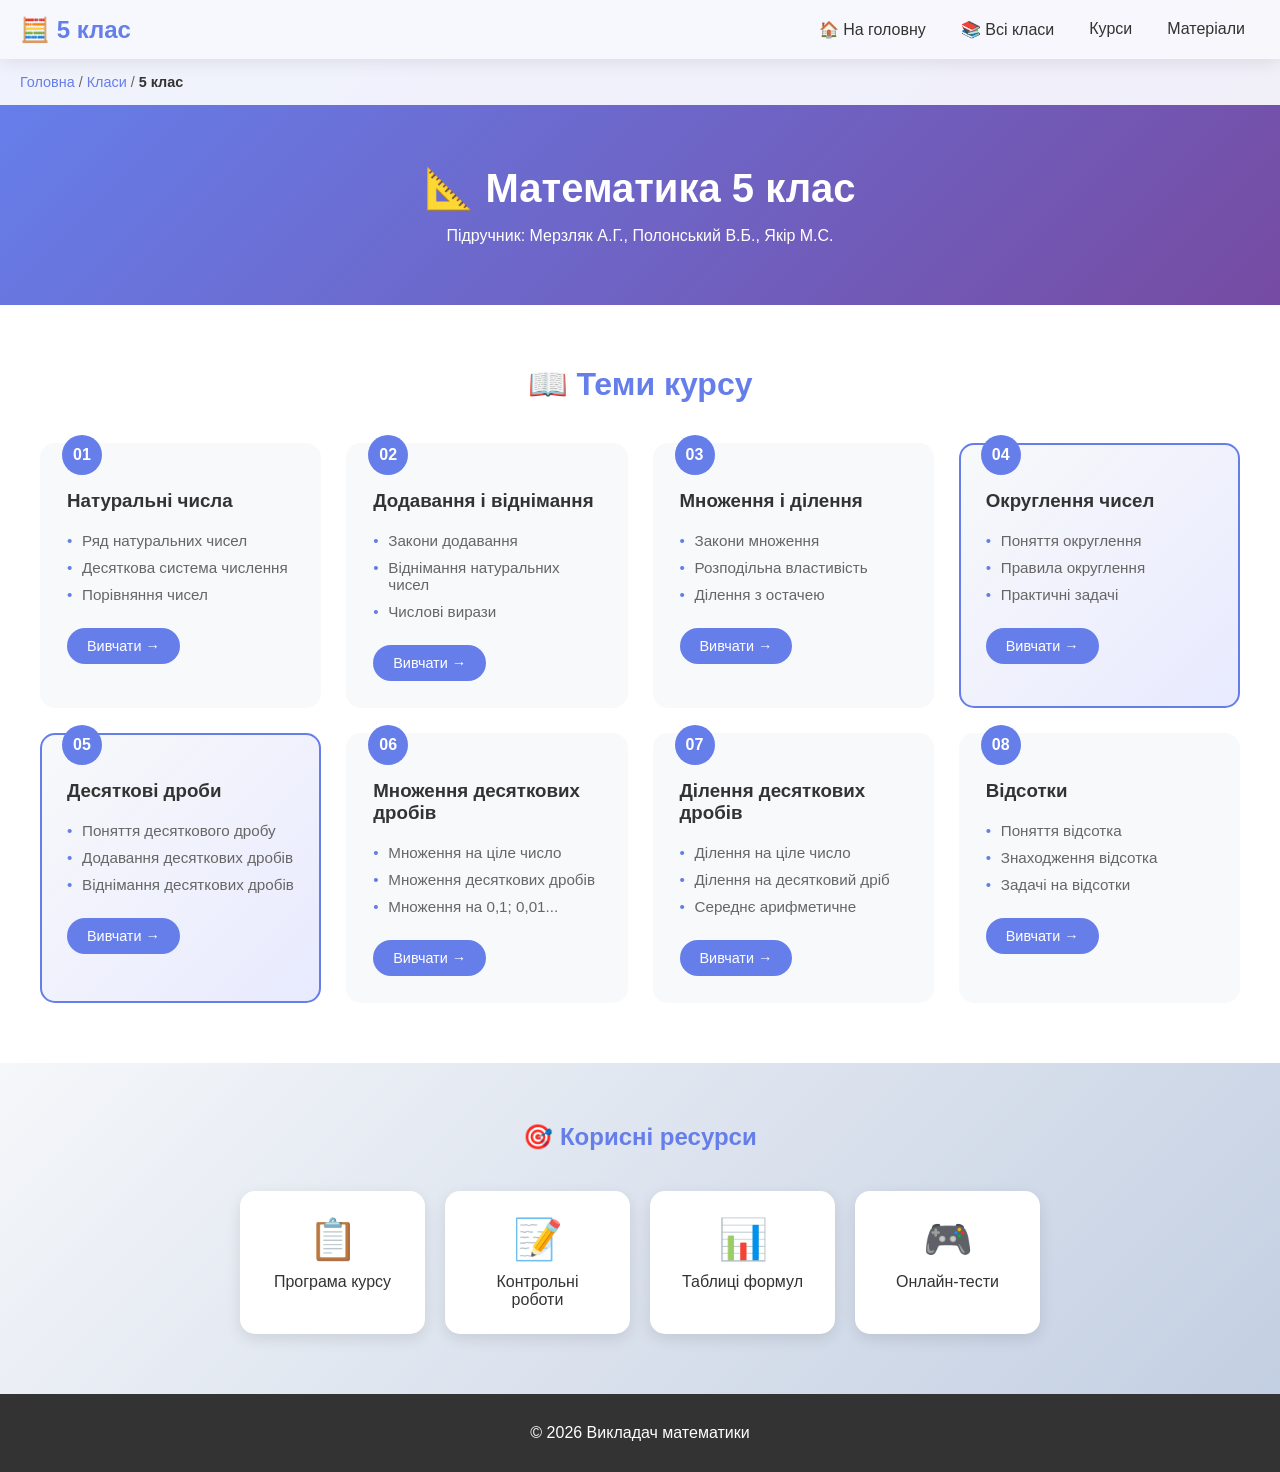
==== classes/5-class/index.html @ dce69a73 "Add class structure and materials for 5th grade" ====
<!DOCTYPE html>
<html lang="uk">
<head>
    <meta charset="UTF-8">
    <meta name="viewport" content="width=device-width, initial-scale=1.0">
    <title>5 клас | Математика</title>
    <link rel="stylesheet" href="../../css/style.css">
</head>
<body>
    <!-- Меню з поверненням назад -->
    <nav class="main-menu">
        <div class="logo">🧮 5 клас</div>
        <ul class="menu-list">
            <li><a href="../../index.html">🏠 На головну</a></li>
            <li><a href="../index.html">📚 Всі класи</a></li>
            <li><a href="../../courses.html">Курси</a></li>
            <li><a href="../../materials.html">Матеріали</a></li>
        </ul>
        <div class="menu-toggle" onclick="toggleMenu()">☰</div>
    </nav>

    <!-- Хлібні крихти -->
    <div class="breadcrumbs">
        <a href="../../index.html">Головна</a> / 
        <a href="../index.html">Класи</a> / 
        <span>5 клас</span>
    </div>

    <!-- Заголовок -->
    <section class="class-header grade-5-header">
        <h1>📐 Математика 5 клас</h1>
        <p>Підручник: Мерзляк А.Г., Полонський В.Б., Якір М.С.</p>
    </section>

    <!-- Теми курсу -->
    <section class="topics-section">
        <h2>📖 Теми курсу</h2>
        
        <div class="topics-grid">
            <!-- Тема 1 -->
            <article class="topic-card">
                <div class="topic-number">01</div>
                <h3>Натуральні числа</h3>
                <ul class="topic-list">
                    <li>Ряд натуральних чисел</li>
                    <li>Десяткова система числення</li>
                    <li>Порівняння чисел</li>
                </ul>
                <a href="#" class="topic-btn">Вивчати →</a>
            </article>

            <!-- Тема 2 -->
            <article class="topic-card">
                <div class="topic-number">02</div>
                <h3>Додавання і віднімання</h3>
                <ul class="topic-list">
                    <li>Закони додавання</li>
                    <li>Віднімання натуральних чисел</li>
                    <li>Числові вирази</li>
                </ul>
                <a href="#" class="topic-btn">Вивчати →</a>
            </article>

            <!-- Тема 3 -->
            <article class="topic-card">
                <div class="topic-number">03</div>
                <h3>Множення і ділення</h3>
                <ul class="topic-list">
                    <li>Закони множення</li>
                    <li>Розподільна властивість</li>
                    <li>Ділення з остачею</li>
                </ul>
                <a href="#" class="topic-btn">Вивчати →</a>
            </article>

            <!-- Тема 4 - АКТИВНА -->
            <article class="topic-card active-topic">
                <div class="topic-number">04</div>
                <h3>Округлення чисел</h3>
                <ul class="topic-list">
                    <li>Поняття округлення</li>
                    <li>Правила округлення</li>
                    <li>Практичні задачі</li>
                </ul>
                <a href="rounding.html" class="topic-btn">Вивчати →</a>
            </article>

            <!-- Тема 5 - АКТИВНА -->
            <article class="topic-card active-topic">
                <div class="topic-number">05</div>
                <h3>Десяткові дроби</h3>
                <ul class="topic-list">
                    <li>Поняття десяткового дробу</li>
                    <li>Додавання десяткових дробів</li>
                    <li>Віднімання десяткових дробів</li>
                </ul>
                <a href="decimals.html" class="topic-btn">Вивчати →</a>
            </article>

            <!-- Тема 6 -->
            <article class="topic-card">
                <div class="topic-number">06</div>
                <h3>Множення десяткових дробів</h3>
                <ul class="topic-list">
                    <li>Множення на ціле число</li>
                    <li>Множення десяткових дробів</li>
                    <li>Множення на 0,1; 0,01...</li>
                </ul>
                <a href="#" class="topic-btn">Вивчати →</a>
            </article>

            <!-- Тема 7 -->
            <article class="topic-card">
                <div class="topic-number">07</div>
                <h3>Ділення десяткових дробів</h3>
                <ul class="topic-list">
                    <li>Ділення на ціле число</li>
                    <li>Ділення на десятковий дріб</li>
                    <li>Середнє арифметичне</li>
                </ul>
                <a href="#" class="topic-btn">Вивчати →</a>
            </article>

            <!-- Тема 8 -->
            <article class="topic-card">
                <div class="topic-number">08</div>
                <h3>Відсотки</h3>
                <ul class="topic-list">
                    <li>Поняття відсотка</li>
                    <li>Знаходження відсотка</li>
                    <li>Задачі на відсотки</li>
                </ul>
                <a href="#" class="topic-btn">Вивчати →</a>
            </article>
        </div>
    </section>

    <!-- Корисні ресурси -->
    <section class="resources-section">
        <h2>🎯 Корисні ресурси</h2>
        <div class="resources-grid">
            <a href="#" class="resource-card">
                <span class="res-icon">📋</span>
                <span>Програма курсу</span>
            </a>
            <a href="#" class="resource-card">
                <span class="res-icon">📝</span>
                <span>Контрольні роботи</span>
            </a>
            <a href="#" class="resource-card">
                <span class="res-icon">📊</span>
                <span>Таблиці формул</span>
            </a>
            <a href="#" class="resource-card">
                <span class="res-icon">🎮</span>
                <span>Онлайн-тести</span>
            </a>
        </div>
    </section>

    <footer>
        <p>&copy; 2026 Викладач математики</p>
    </footer>

    <script>
        function toggleMenu() {
            document.querySelector('.menu-list').classList.toggle('active');
        }
    </script>
</body>
</html>
---- css/style.css ----
* {
    margin: 0;
    padding: 0;
    box-sizing: border-box;
}

body {
    font-family: 'Segoe UI', Tahoma, Geneva, Verdana, sans-serif;
    background: linear-gradient(135deg, #667eea 0%, #764ba2 100%);
    min-height: 100vh;
    color: #333;
}

/* ===== ГОЛОВНЕ МЕНЮ ===== */
.main-menu {
    background: rgba(255, 255, 255, 0.95);
    backdrop-filter: blur(10px);
    padding: 0 20px;
    display: flex;
    justify-content: space-between;
    align-items: center;
    box-shadow: 0 2px 20px rgba(0,0,0,0.1);
    position: sticky;
    top: 0;
    z-index: 1000;
}

.logo {
    font-size: 1.5em;
    font-weight: bold;
    color: #667eea;
    padding: 15px 0;
}

.menu-list {
    display: flex;
    list-style: none;
    gap: 5px;
}

.menu-list a {
    text-decoration: none;
    color: #333;
    padding: 20px 15px;
    display: block;
    transition: all 0.3s ease;
    border-radius: 5px;
    font-weight: 500;
}

.menu-list a:hover {
    background: #667eea;
    color: white;
}

.menu-list a.active {
    background: #667eea;
    color: white;
}

.menu-toggle {
    display: none;
    font-size: 1.5em;
    cursor: pointer;
    padding: 10px;
}

/* ===== ПРОФІЛЬ ВИКЛАДАЧА ===== */
.teacher-profile {
    padding: 60px 20px;
    background: rgba(255,255,255,0.1);
}

.profile-container {
    max-width: 1000px;
    margin: 0 auto;
    display: flex;
    align-items: center;
    gap: 40px;
    flex-wrap: wrap;
    justify-content: center;
}

.photo-placeholder {
    width: 250px;
    height: 300px;
    background: rgba(255,255,255,0.2);
    border: 3px dashed rgba(255,255,255,0.5);
    border-radius: 20px;
    display: flex;
    align-items: center;
    justify-content: center;
    color: white;
    font-size: 1.2em;
    text-align: center;
}

.teacher-info {
    color: white;
    max-width: 500px;
}

.teacher-info h1 {
    font-size: 2.5em;
    margin-bottom: 10px;
    text-shadow: 2px 2px 4px rgba(0,0,0,0.3);
}

.position {
    font-size: 1.3em;
    opacity: 0.9;
    margin-bottom: 30px;
}

.quote {
    background: rgba(255,255,255,0.15);
    padding: 25px;
    border-radius: 15px;
    border-left: 5px solid #ffd700;
    backdrop-filter: blur(5px);
}

.quote blockquote {
    font-size: 1.3em;
    font-style: italic;
    line-height: 1.6;
    margin-bottom: 15px;
}

.quote cite {
    display: block;
    text-align: right;
    opacity: 0.8;
    font-size: 1.1em;
}

/* ===== ПУБЛІКАЦІЇ ===== */
.publications {
    background: white;
    padding: 60px 20px;
}

.publications h2 {
    text-align: center;
    font-size: 2em;
    color: #667eea;
    margin-bottom: 40px;
}

.pub-grid {
    max-width: 1000px;
    margin: 0 auto;
    display: grid;
    grid-template-columns: repeat(auto-fit, minmax(300px, 1fr));
    gap: 30px;
}

.pub-card {
    background: #f8f9fa;
    border-radius: 20px;
    padding: 30px;
    text-align: center;
    transition: transform 0.3s ease, box-shadow 0.3s ease;
    border: 2px solid transparent;
}

.pub-card:hover {
    transform: translateY(-10px);
    box-shadow: 0 20px 40px rgba(0,0,0,0.1);
    border-color: #667eea;
}

.pub-icon {
    font-size: 3em;
    margin-bottom: 15px;
}

.pub-card h3 {
    color: #333;
    margin-bottom: 10px;
    font-size: 1.3em;
}

.pub-meta {
    color: #667eea;
    font-weight: bold;
    margin-bottom: 15px;
    font-size: 0.9em;
}

.pub-desc {
    color: #666;
    line-height: 1.6;
    margin-bottom: 20px;
}

.pub-btn {
    display: inline-block;
    background: #667eea;
    color: white;
    padding: 12px 25px;
    border-radius: 25px;
    text-decoration: none;
    transition: background 0.3s ease;
}

.pub-btn:hover {
    background: #764ba2;
}

/* ===== ШВИДКІ ПОСИЛАННЯ ===== */
.quick-links {
    padding: 60px 20px;
    background: linear-gradient(135deg, #f5f7fa 0%, #c3cfe2 100%);
}

.quick-links h2 {
    text-align: center;
    font-size: 2em;
    color: #667eea;
    margin-bottom: 40px;
}

.links-grid {
    max-width: 800px;
    margin: 0 auto;
    display: grid;
    grid-template-columns: repeat(auto-fit, minmax(200px, 1fr));
    gap: 20px;
}

.quick-card {
    background: white;
    padding: 30px;
    border-radius: 15px;
    text-align: center;
    text-decoration: none;
    color: #333;
    transition: all 0.3s ease;
    box-shadow: 0 5px 15px rgba(0,0,0,0.1);
}

.quick-card:hover {
    transform: scale(1.05);
    box-shadow: 0 10px 30px rgba(0,0,0,0.2);
}

.quick-icon {
    display: block;
    font-size: 2.5em;
    margin-bottom: 10px;
}

/* ===== ФУТЕР ===== */
footer {
    text-align: center;
    padding: 30px;
    background: #333;
    color: white;
}

/* ===== АДАПТИВНІСТЬ ===== */
@media (max-width: 768px) {
    .menu-toggle {
        display: block;
    }
    
    .menu-list {
        position: absolute;
        top: 60px;
        left: 0;
        right: 0;
        background: white;
        flex-direction: column;
        display: none;
        box-shadow: 0 5px 20px rgba(0,0,0,0.1);
    }
    
    .menu-list.active {
        display: flex;
    }
    
    .menu-list a {
        padding: 15px 20px;
        border-bottom: 1px solid #eee;
    }
    
    .profile-container {
        flex-direction: column;
        text-align: center;
    }
    
    .teacher-info h1 {
        font-size: 1.8em;
    }
}
/* ===== СТИЛІ ДЛЯ ВНУТРІШНІХ СТОРІНОК ===== */
.page-content {
    padding: 80px 20px;
    min-height: 60vh;
}

.container {
    max-width: 800px;
    margin: 0 auto;
    text-align: center;
}

.page-content h1 {
    color: white;
    font-size: 2.5em;
    margin-bottom: 40px;
    text-shadow: 2px 2px 4px rgba(0,0,0,0.3);
}

.placeholder-content {
    background: white;
    padding: 50px;
    border-radius: 20px;
    box-shadow: 0 20px 60px rgba(0,0,0,0.2);
}

.placeholder-content p {
    font-size: 1.2em;
    color: #666;
    margin-bottom: 30px;
}

.coming-soon {
    display: inline-block;
    background: #667eea;
    color: white;
    padding: 15px 30px;
    border-radius: 30px;
    font-size: 1.1em;
}
/* ===== СТОРІНКА КУРСІВ ===== */

.page-header {
    text-align: center;
    padding: 60px 20px 40px;
    color: white;
}

.page-header h1 {
    font-size: 2.8em;
    margin-bottom: 15px;
    text-shadow: 2px 2px 4px rgba(0,0,0,0.3);
}

.page-header p {
    font-size: 1.3em;
    opacity: 0.9;
}

/* Секція курсів */
.courses-section {
    padding: 20px;
    background: white;
}

.courses-container {
    max-width: 1200px;
    margin: 0 auto;
    display: grid;
    grid-template-columns: repeat(auto-fit, minmax(350px, 1fr));
    gap: 30px;
}

/* Картка курсу */
.course-card {
    background: white;
    border-radius: 20px;
    overflow: hidden;
    box-shadow: 0 10px 30px rgba(0,0,0,0.1);
    transition: transform 0.3s ease, box-shadow 0.3s ease;
    display: flex;
    flex-direction: column;
}

.course-card:hover {
    transform: translateY(-10px);
    box-shadow: 0 20px 50px rgba(0,0,0,0.15);
}

/* Заголовок курсу з кольорами для класів */
.course-header {
    padding: 25px;
    color: white;
    position: relative;
}

.grade-5 { background: linear-gradient(135deg, #667eea 0%, #764ba2 100%); }
.grade-6 { background: linear-gradient(135deg, #f093fb 0%, #f5576c 100%); }
.grade-7 { background: linear-gradient(135deg, #4facfe 0%, #00f2fe 100%); }
.grade-7-geo { background: linear-gradient(135deg, #43e97b 0%, #38f9d7 100%); }
.grade-8 { background: linear-gradient(135deg, #fa709a 0%, #fee140 100%); }
.grade-9 { background: linear-gradient(135deg, #a8edea 0%, #fed6e3 100%); color: #333; }

.course-grade {
    display: inline-block;
    background: rgba(255,255,255,0.3);
    padding: 5px 15px;
    border-radius: 20px;
    font-size: 0.9em;
    margin-bottom: 10px;
}

.course-header h2 {
    font-size: 1.8em;
    margin: 0;
}

/* Тіло картки */
.course-body {
    padding: 25px;
    flex: 1;
    display: flex;
    flex-direction: column;
}

.course-desc {
    color: #666;
    line-height: 1.6;
    margin-bottom: 20px;
}

.course-topics {
    background: #f8f9fa;
    padding: 20px;
    border-radius: 10px;
    margin-bottom: 20px;
    flex: 1;
}

.course-topics h4 {
    color: #667eea;
    margin-bottom: 15px;
    font-size: 1.1em;
}

.course-topics ul {
    list-style: none;
}

.course-topics li {
    padding: 8px 0;
    padding-left: 20px;
    position: relative;
    color: #555;
}

.course-topics li:before {
    content: "✓";
    position: absolute;
    left: 0;
    color: #667eea;
    font-weight: bold;
}

/* Футер картки */
.course-footer {
    display: flex;
    justify-content: space-between;
    align-items: center;
    padding-top: 20px;
    border-top: 2px solid #f0f0f0;
}

.course-duration {
    color: #888;
    font-size: 0.95em;
}

.course-btn {
    background: #667eea;
    color: white;
    padding: 10px 20px;
    border-radius: 25px;
    text-decoration: none;
    font-size: 0.9em;
    transition: background 0.3s ease;
}

.course-btn:hover {
    background: #764ba2;
}

/* Додаткова інформація */
.courses-info {
    padding: 60px 20px;
    background: linear-gradient(135deg, #f5f7fa 0%, #c3cfe2 100%);
}

.info-container {
    max-width: 1000px;
    margin: 0 auto;
    text-align: center;
}

.info-container h3 {
    font-size: 2em;
    color: #667eea;
    margin-bottom: 40px;
}

.info-grid {
    display: grid;
    grid-template-columns: repeat(auto-fit, minmax(250px, 1fr));
    gap: 30px;
}

.info-item {
    background: white;
    padding: 30px;
    border-radius: 15px;
    box-shadow: 0 5px 20px rgba(0,0,0,0.1);
    transition: transform 0.3s ease;
}

.info-item:hover {
    transform: translateY(-5px);
}

.info-icon {
    font-size: 3em;
    display: block;
    margin-bottom: 15px;
}

.info-item h4 {
    color: #333;
    margin-bottom: 10px;
    font-size: 1.2em;
}

.info-item p {
    color: #666;
    line-height: 1.5;
}

/* Адаптивність */
@media (max-width: 768px) {
    .courses-container {
        grid-template-columns: 1fr;
    }
    
    .page-header h1 {
        font-size: 2em;
    }
    
    .course-footer {
        flex-direction: column;
        gap: 15px;
        text-align: center;
    }
}
/* ===== НАВІГАЦІЯ ===== */

.breadcrumbs {
    background: rgba(255,255,255,0.9);
    padding: 15px 20px;
    font-size: 0.9em;
    color: #666;
}

.breadcrumbs a {
    color: #667eea;
    text-decoration: none;
}

.breadcrumbs a:hover {
    text-decoration: underline;
}

.breadcrumbs span {
    color: #333;
    font-weight: bold;
}

/* ===== СТОРІНКА КЛАСУ ===== */

.class-header {
    text-align: center;
    padding: 60px 20px;
    color: white;
}

.grade-5-header {
    background: linear-gradient(135deg, #667eea 0%, #764ba2 100%);
}

.class-header h1 {
    font-size: 2.5em;
    margin-bottom: 15px;
}

.topics-section {
    padding: 60px 20px;
    background: white;
}

.topics-section h2 {
    text-align: center;
    color: #667eea;
    font-size: 2em;
    margin-bottom: 40px;
}

.topics-grid {
    max-width: 1200px;
    margin: 0 auto;
    display: grid;
    grid-template-columns: repeat(auto-fit, minmax(280px, 1fr));
    gap: 25px;
}

.topic-card {
    background: #f8f9fa;
    border-radius: 15px;
    padding: 25px;
    position: relative;
    transition: all 0.3s ease;
    border: 2px solid transparent;
}

.topic-card:hover {
    transform: translateY(-5px);
    box-shadow: 0 10px 30px rgba(0,0,0,0.1);
}

.topic-card.active-topic {
    border-color: #667eea;
    background: linear-gradient(135deg, #f8f9fa 0%, #e8eaff 100%);
}

.topic-number {
    position: absolute;
    top: -10px;
    left: 20px;
    background: #667eea;
    color: white;
    width: 40px;
    height: 40px;
    border-radius: 50%;
    display: flex;
    align-items: center;
    justify-content: center;
    font-weight: bold;
}

.topic-card h3 {
    margin-top: 20px;
    margin-bottom: 15px;
    color: #333;
}

.topic-list {
    list-style: none;
    margin-bottom: 20px;
}

.topic-list li {
    padding: 5px 0;
    color: #666;
    font-size: 0.95em;
    padding-left: 15px;
    position: relative;
}

.topic-list li:before {
    content: "•";
    color: #667eea;
    position: absolute;
    left: 0;
}

.topic-btn {
    display: inline-block;
    background: #667eea;
    color: white;
    padding: 10px 20px;
    border-radius: 20px;
    text-decoration: none;
    font-size: 0.9em;
    transition: background 0.3s ease;
}

.topic-btn:hover {
    background: #764ba2;
}

/* Ресурси */
.resources-section {
    padding: 60px 20px;
    background: linear-gradient(135deg, #f5f7fa 0%, #c3cfe2 100%);
}

.resources-section h2 {
    text-align: center;
    color: #667eea;
    margin-bottom: 40px;
}

.resources-grid {
    max-width: 800px;
    margin: 0 auto;
    display: grid;
    grid-template-columns: repeat(auto-fit, minmax(150px, 1fr));
    gap: 20px;
}

.resource-card {
    background: white;
    padding: 25px;
    border-radius: 15px;
    text-align: center;
    text-decoration: none;
    color: #333;
    transition: all 0.3s ease;
    box-shadow: 0 5px 15px rgba(0,0,0,0.1);
}

.resource-card:hover {
    transform: scale(1.05);
    box-shadow: 0 10px 30px rgba(0,0,0,0.15);
}

.res-icon {
    display: block;
    font-size: 2.5em;
    margin-bottom: 10px;
}

/* ===== СТОРІНКА УРОКУ ===== */

.lesson-header {
    text-align: center;
    padding: 60px 20px;
    background: linear-gradient(135deg, #667eea 0%, #764ba2 100%);
    color: white;
}

.lesson-badge {
    display: inline-block;
    background: rgba(255,255,255,0.2);
    padding: 8px 20px;
    border-radius: 20px;
    margin-bottom: 20px;
    font-size: 0.9em;
}

.lesson-header h1 {
    font-size: 2.2em;
    margin-bottom: 15px;
}

.lesson-subtitle {
    opacity: 0.9;
    font-size: 1.1em;
}

.lesson-content {
    padding: 40px 20px;
    background: #f8f9fa;
}

.content-wrapper {
    max-width: 900px;
    margin: 0 auto;
}

.theory-block, .practice-block, .media-block {
    margin-bottom: 40px;
}

.theory-block h2, .practice-block h2, .media-block h2 {
    color: #667eea;
    margin-bottom: 25px;
    font-size: 1.8em;
}

.theory-card {
    background: white;
    padding: 25px;
    border-radius: 15px;
    margin-bottom: 20px;
    box-shadow: 0 5px 15px rgba(0,0,0,0.08);
}

.theory-card.important {
    border-left: 5px solid #ffd700;
    background: linear-gradient(90deg, #fff9e6 0%, white 100%);
}

.theory-card h3 {
    color: #333;
    margin-bottom: 15px;
}

.rules-list {
    padding-left: 20px;
}

.rules-list li {
    margin-bottom: 10px;
    line-height: 1.6;
}

.rules-list ul {
    margin-top: 10px;
    margin-left: 20px;
}

.example-box {
    background: #f0f4ff;
    padding: 20px;
    border-radius: 10px;
    margin-top: 15px;
    font-family: 'Courier New', monospace;
}

.example-box.math pre {
    margin: 0;
    font-size: 1.2em;
    line-height: 1.6;
}

/* Завдання */
.task-card {
    background: white;
    border-radius: 15px;
    padding: 25px;
    margin-bottom: 20px;
    box-shadow: 0 5px 15px rgba(0,0,0,0.08);
}

.task-card.hard {
    border: 2px solid #ffd700;
}

.task-card h3 {
    color: #667eea;
    margin-bottom: 15px;
}

.task-list {
    list-style: none;
    margin: 15px 0;
}

.task-list li {
    padding: 10px 0;
    font-size: 1.1em;
}

.answer-input {
    border: 2px solid #ddd;
    border-radius: 8px;
    padding: 8px 15px;
    width: 100px;
    font-size: 1em;
    transition: border-color 0.3s ease;
}

.answer-input:focus {
    border-color: #667eea;
    outline: none;
}

.check-btn {
    background: #667eea;
    color: white;
    border: none;
    padding: 12px 25px;
    border-radius: 25px;
    cursor: pointer;
    font-size: 1em;
    margin-top: 15px;
    transition: background 0.3s ease;
}

.check-btn:hover {
    background: #764ba2;
}

/* Медіа */
.media-placeholder {
    background: white;
    padding: 30px;
    border-radius: 15px;
    text-align: center;
}

.video-placeholder {
    background: #333;
    color: white;
    padding: 80px 20px;
    border-radius: 10px;
    margin-bottom: 20px;
    font-size: 1.2em;
}

.download-links {
    display: flex;
    gap: 15px;
    flex-wrap: wrap;
    justify-content: center;
}

.download-btn {
    background: #f0f4ff;
    color: #667eea;
    padding: 12px 20px;
    border-radius: 25px;
    text-decoration: none;
    transition: all 0.3s ease;
}

.download-btn:hover {
    background: #667eea;
    color: white;
}

/* Навігація уроку */
.lesson-navigation {
    display: flex;
    justify-content: space-between;
    padding: 40px 20px;
    background: white;
    max-width: 900px;
    margin: 0 auto;
}

.nav-btn {
    background: #667eea;
    color: white;
    padding: 15px 25px;
    border-radius: 30px;
    text-decoration: none;
    transition: all 0.3s ease;
}

.nav-btn:hover {
    background: #764ba2;
    transform: translateX(5px);
}

.nav-btn.prev:hover {
    transform: translateX(-5px);
}
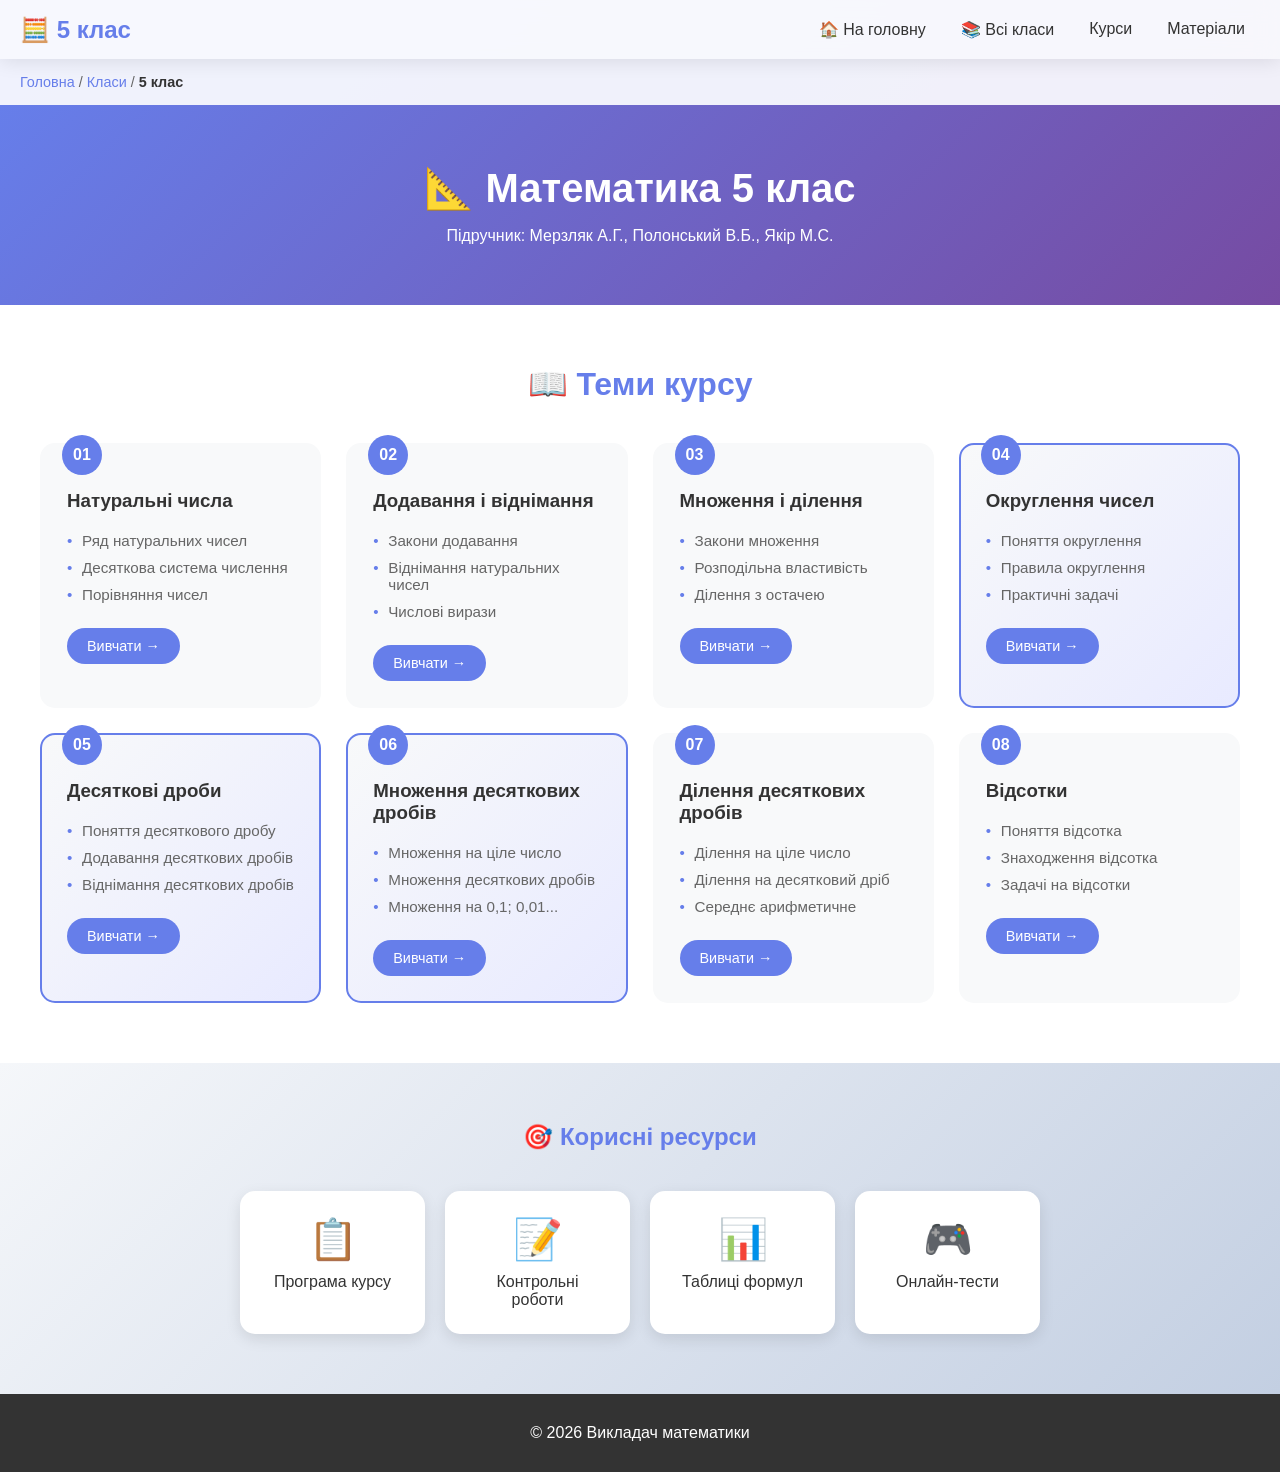
==== commit 0c1ab627: "Add multiplication page" ====
--- a/classes/5-class/index.html
+++ b/classes/5-class/index.html
@@ -98,7 +98,7 @@
             </article>
 
             <!-- Тема 6 -->
-            <article class="topic-card">
+            <article class="topic-card active-topic">
                 <div class="topic-number">06</div>
                 <h3>Множення десяткових дробів</h3>
                 <ul class="topic-list">
@@ -106,7 +106,7 @@
                     <li>Множення десяткових дробів</li>
                     <li>Множення на 0,1; 0,01...</li>
                 </ul>
-                <a href="#" class="topic-btn">Вивчати →</a>
+                <a href="multiplication.html" class="topic-btn">Вивчати →</a>
             </article>
 
             <!-- Тема 7 -->
--- a/css/style.css
+++ b/css/style.css
@@ -82,17 +82,21 @@
 }
 
 .photo-placeholder {
-    width: 250px;
-    height: 300px;
-    background: rgba(255,255,255,0.2);
-    border: 3px dashed rgba(255,255,255,0.5);
+    width: min(280px, 80vw);          /* не більше 280px або 80% ширини */
+    height: min(350px, 100vw);
     border-radius: 20px;
-    display: flex;
-    align-items: center;
-    justify-content: center;
-    color: white;
-    font-size: 1.2em;
-    text-align: center;
+    overflow: hidden;
+    border: 3px solid rgba(255,255,255,0.4);
+    box-shadow: 0 10px 30px rgba(0,0,0,0.25);
+    margin: 0 auto;                   /* центрування */
+}
+
+.photo-placeholder img {
+    width: 100%;
+    height: 100%;
+    object-fit: cover;
+    object-position: center 20%;      /* трохи вище центру */
+    transition: transform 0.3s ease;
 }
 
 .teacher-info {
@@ -948,4 +952,27 @@
 
 .nav-btn.prev:hover {
     transform: translateX(-5px);
+}
+.example-box {
+    background: #f0f4ff;
+    padding: 25px;                    /* збільшено з 20px */
+    border-radius: 10px;
+    margin-top: 15px;
+    font-family: 'Courier New', monospace;
+    font-size: 1.3em;                 /* збільшений шрифт */
+    line-height: 1.8;                 /* більший міжрядковий інтервал */
+}
+
+.example-box strong {
+    font-size: 1.1em;                 /* ще трохи більше для заголовка */
+    color: #667eea;
+}
+.example-box .big-number {
+    font-size: 1.5em;
+    font-weight: bold;
+    color: #061c81;
+}
+
+.column-calculations{
+    font-size: 1.5em;
 }
